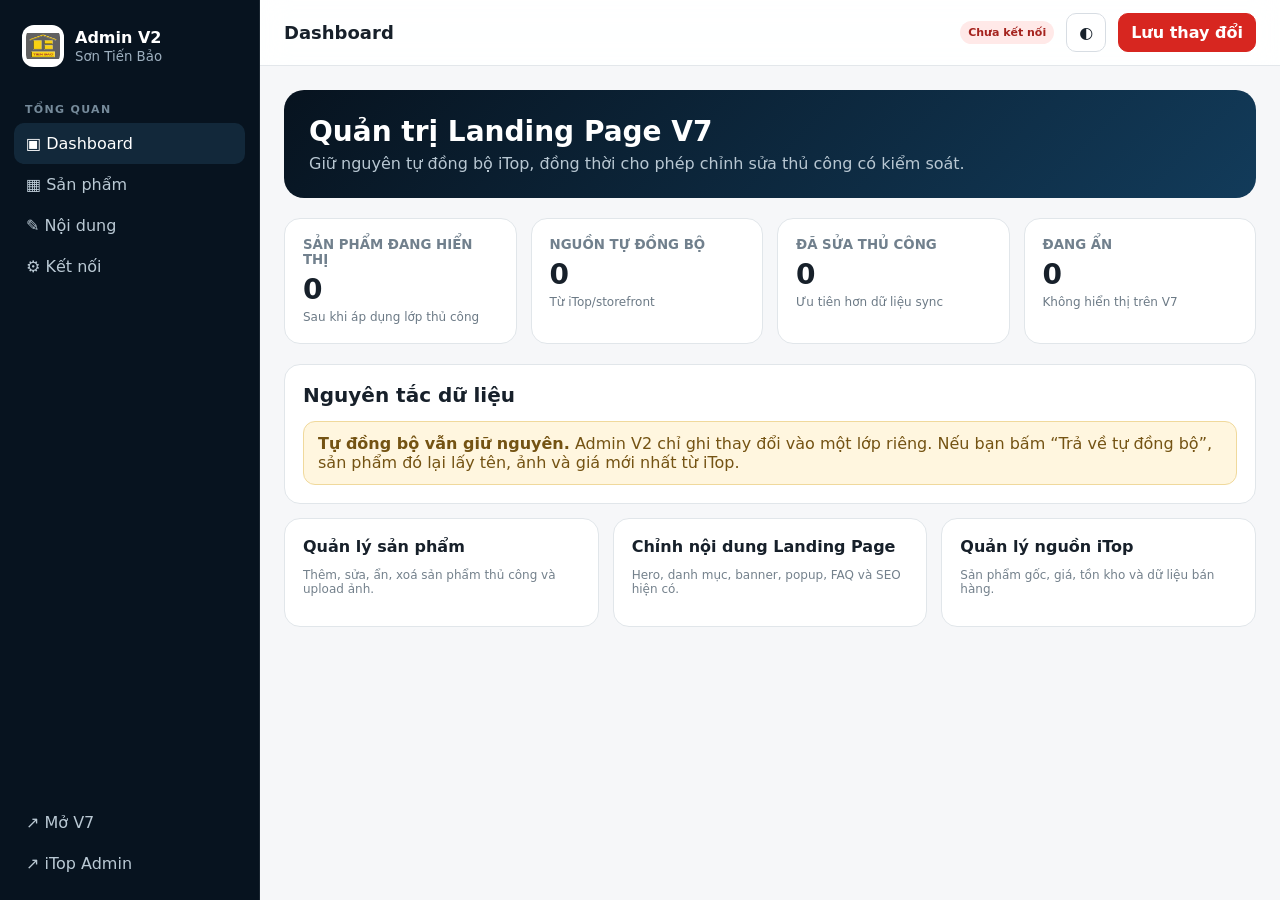
==== admin-v2.html @ 0f91a124 "Add Admin V2 dashboard shell and product manager UI" ====
<!doctype html>
<html lang="vi">
<head>
  <meta charset="utf-8">
  <meta name="viewport" content="width=device-width,initial-scale=1">
  <meta name="robots" content="noindex,nofollow">
  <meta http-equiv="Content-Security-Policy" content="default-src 'self'; connect-src https://api.github.com; img-src 'self' data: blob: https:; style-src 'self' 'unsafe-inline'; script-src 'self'; base-uri 'none'; form-action 'none'">
  <title>Admin V2 • Sơn Tiến Bảo</title>
  <link rel="stylesheet" href="admin-v2.css">
</head>
<body>
  <div class="shell">
    <aside class="sidebar">
      <div class="brand"><img src="assets/logo-tien-bao.png" alt="Sơn Tiến Bảo"><div><b>Admin V2</b><small>Sơn Tiến Bảo</small></div></div>
      <div class="nav-title">TỔNG QUAN</div>
      <nav class="nav">
        <button class="active" data-page="dashboard">▣ Dashboard</button>
        <button data-page="products">▦ Sản phẩm</button>
        <button data-page="content">✎ Nội dung</button>
        <button data-page="settings">⚙ Kết nối</button>
      </nav>
      <div class="side-bottom nav">
        <a href="./" target="_blank" rel="noopener">↗ Mở V7</a>
        <a href="https://sontienbao.com/admin" target="_blank" rel="noopener">↗ iTop Admin</a>
      </div>
    </aside>

    <main class="main">
      <header class="topbar">
        <h1 id="pageTitle">Dashboard</h1>
        <div class="spacer"></div>
        <span id="connBadge" class="tag hidden">Chưa kết nối</span>
        <button id="themeBtn" class="btn" title="Đổi giao diện">◐</button>
        <button id="saveBtn" class="btn primary">Lưu thay đổi</button>
      </header>

      <div class="content">
        <section id="page-dashboard" class="page active">
          <div class="hero"><h2>Quản trị Landing Page V7</h2><p>Giữ nguyên tự đồng bộ iTop, đồng thời cho phép chỉnh sửa thủ công có kiểm soát.</p></div>
          <div class="cards">
            <div class="card stat"><small>SẢN PHẨM ĐANG HIỂN THỊ</small><strong id="statTotal">0</strong><span>Sau khi áp dụng lớp thủ công</span></div>
            <div class="card stat"><small>NGUỒN TỰ ĐỒNG BỘ</small><strong id="statSynced">0</strong><span>Từ iTop/storefront</span></div>
            <div class="card stat"><small>ĐÃ SỬA THỦ CÔNG</small><strong id="statOverride">0</strong><span>Ưu tiên hơn dữ liệu sync</span></div>
            <div class="card stat"><small>ĐANG ẨN</small><strong id="statHidden">0</strong><span>Không hiển thị trên V7</span></div>
          </div>
          <div class="card">
            <div class="section-head"><h2>Nguyên tắc dữ liệu</h2></div>
            <div class="notice"><b>Tự đồng bộ vẫn giữ nguyên.</b> Admin V2 chỉ ghi thay đổi vào một lớp riêng. Nếu bạn bấm “Trả về tự đồng bộ”, sản phẩm đó lại lấy tên, ảnh và giá mới nhất từ iTop.</div>
          </div>
          <div class="cms-links" style="margin-top:14px">
            <a class="cms-link" href="#products" data-go="products"><div class="card"><b>Quản lý sản phẩm</b><p class="muted">Thêm, sửa, ẩn, xoá sản phẩm thủ công và upload ảnh.</p></div></a>
            <a class="cms-link" href="admin.html"><div class="card"><b>Chỉnh nội dung Landing Page</b><p class="muted">Hero, danh mục, banner, popup, FAQ và SEO hiện có.</p></div></a>
            <a class="cms-link" href="https://sontienbao.com/admin/product" target="_blank" rel="noopener"><div class="card"><b>Quản lý nguồn iTop</b><p class="muted">Sản phẩm gốc, giá, tồn kho và dữ liệu bán hàng.</p></div></a>
          </div>
        </section>

        <section id="page-products" class="page">
          <div class="section-head"><h2>Sản phẩm V7</h2><div class="spacer"></div><button id="addProductBtn" class="btn navy">+ Thêm sản phẩm</button></div>
          <div class="toolbar">
            <input id="productSearch" class="search" placeholder="Tìm theo tên, thương hiệu, danh mục...">
            <select id="sourceFilter"><option value="all">Tất cả nguồn</option><option value="sync">Tự đồng bộ</option><option value="override">Đã sửa thủ công</option><option value="manual">Thêm thủ công</option><option value="hidden">Đang ẩn</option></select>
          </div>
          <div class="table-wrap">
            <table>
              <thead><tr><th>Sản phẩm</th><th>Nguồn</th><th>Danh mục</th><th>Giá</th><th>Trạng thái</th><th>Thao tác</th></tr></thead>
              <tbody id="productRows"></tbody>
            </table>
            <div id="productEmpty" class="empty" style="display:none">Không có sản phẩm phù hợp.</div>
          </div>
        </section>

        <section id="page-content" class="page">
          <div class="hero"><h2>Nội dung Landing Page</h2><p>Admin nội dung hiện tại vẫn hoạt động ổn định và dùng cùng repository.</p></div>
          <div class="cms-links">
            <a class="cms-link" href="admin.html#site"><div class="card"><b>Thông tin chung & SEO</b><p class="muted">Hotline, email, địa chỉ, SEO title và description.</p></div></a>
            <a class="cms-link" href="admin.html#hero"><div class="card"><b>Hero</b><p class="muted">Headline, mô tả, CTA và ảnh Hero.</p></div></a>
            <a class="cms-link" href="admin.html#categories"><div class="card"><b>Danh mục</b><p class="muted">Tên, mô tả, liên kết và ảnh danh mục.</p></div></a>
            <a class="cms-link" href="admin.html#banner"><div class="card"><b>Banner</b><p class="muted">Banner CTA và hình ảnh.</p></div></a>
            <a class="cms-link" href="admin.html#popup"><div class="card"><b>Popup</b><p class="muted">Thông báo, ưu đãi và CTA.</p></div></a>
            <a class="cms-link" href="admin.html#faq"><div class="card"><b>FAQ</b><p class="muted">Thêm, sửa, ẩn và xóa câu hỏi thường gặp.</p></div></a>
          </div>
        </section>

        <section id="page-settings" class="page">
          <div class="card">
            <div class="section-head"><h2>Kết nối GitHub</h2></div>
            <p class="muted">Không dùng Supabase. Admin lưu nội dung và lớp chỉnh sửa sản phẩm trực tiếp trong repository V7.</p>
            <div class="connect-box"><input id="tokenInput" type="password" autocomplete="off" spellcheck="false" placeholder="github_pat_..."><button id="connectBtn" class="btn navy">Kết nối</button></div>
            <div class="notice" style="margin-top:12px">Token cần chỉ cấp quyền <b>Contents: Read and write</b> cho repo <b>phatnbt/sontienbao-v7</b>. Token chỉ giữ trong phiên trình duyệt.</div>
            <div style="display:flex;gap:8px;margin-top:12px;flex-wrap:wrap"><button id="disconnectBtn" class="btn">Ngắt kết nối</button><button id="reloadBtn" class="btn">Tải lại dữ liệu</button></div>
          </div>
        </section>
      </div>
    </main>
  </div>

  <div id="productModal" class="modal-backdrop">
    <div class="modal">
      <h3 id="modalTitle">Sửa sản phẩm</h3>
      <form id="productForm">
        <input type="hidden" id="editKey">
        <input type="hidden" id="editMode">
        <div class="grid">
          <div class="field"><label>Tên sản phẩm</label><input id="fName" required></div>
          <div class="field"><label>Thương hiệu</label><input id="fBrand"></div>
          <div class="field"><label>Danh mục</label><input id="fCategory"></div>
          <div class="field"><label>Badge</label><input id="fBadge"></div>
          <div class="field full"><label>Mô tả</label><textarea id="fDescription"></textarea></div>
          <div class="field"><label>Giá hiện tại</label><input id="fPrice" type="number" min="0"></div>
          <div class="field"><label>Giá cũ</label><input id="fOldPrice" type="number" min="0"></div>
          <div class="field"><label>Tiền tố giá</label><input id="fPricePrefix" placeholder="Ví dụ: Từ"></div>
          <div class="field"><label>Đơn vị</label><input id="fUnit" placeholder="Ví dụ: /thùng"></div>
          <div class="field full"><label>URL sản phẩm</label><input id="fUrl" type="url"></div>
          <div class="field full"><label>Ảnh sản phẩm</label><div class="preview-row"><img id="imagePreview" src="assets/logo-tien-bao.png" alt="Preview"><div><input id="fImage"><div style="margin-top:8px"><button id="uploadImageBtn" class="btn" type="button">Tải ảnh lên GitHub</button></div></div></div></div>
          <div class="field"><label class="check"><input id="fFeatured" type="checkbox"> Sản phẩm nổi bật</label></div>
          <div class="field"><label class="check"><input id="fEnabled" type="checkbox" checked> Hiển thị</label></div>
        </div>
        <div class="modal-actions"><button id="cancelModal" type="button" class="btn">Hủy</button><button type="submit" class="btn primary">Áp dụng</button></div>
      </form>
    </div>
  </div>
  <input id="filePicker" type="file" accept="image/png,image/jpeg,image/webp,image/gif" hidden>
  <div id="toast" class="toast"></div>

  <script src="default-data.js"></script>
  <script src="synced-products.js"></script>
  <script src="sync-products.js"></script>
  <script src="manual-products.js"></script>
  <script src="manual-product-overrides.js"></script>
  <script src="admin-v2.js"></script>
</body>
</html>
---- admin-v2.css ----
*{box-sizing:border-box}html{font-family:Inter,ui-sans-serif,system-ui,-apple-system,BlinkMacSystemFont,"Segoe UI",sans-serif;color-scheme:light}body{margin:0;background:#f6f7f9;color:#17202a}.dark{color-scheme:dark}body.dark{background:#0b1016;color:#e8edf2}button,input,select,textarea{font:inherit}.shell{display:grid;grid-template-columns:260px minmax(0,1fr);min-height:100vh}.sidebar{position:sticky;top:0;height:100vh;background:#07131f;color:white;padding:18px 14px;border-right:1px solid rgba(255,255,255,.08)}.brand{display:flex;align-items:center;gap:11px;padding:7px 8px 20px}.brand img{width:42px;height:42px;background:white;border-radius:12px;padding:4px;object-fit:contain}.brand b{display:block}.brand small{display:block;color:#9eb0bf;margin-top:2px}.nav-title{padding:16px 11px 7px;color:#758a9a;font-size:11px;font-weight:800;letter-spacing:.12em}.nav a,.nav button{display:flex;width:100%;align-items:center;gap:10px;border:0;background:transparent;color:#bac9d4;text-decoration:none;padding:11px 12px;border-radius:10px;text-align:left;cursor:pointer}.nav a:hover,.nav button:hover,.nav .active{background:#12283a;color:white}.side-bottom{position:absolute;left:14px;right:14px;bottom:16px}.main{min-width:0}.topbar{position:sticky;top:0;z-index:20;height:66px;display:flex;align-items:center;gap:12px;padding:0 24px;background:rgba(255,255,255,.9);border-bottom:1px solid #e3e7eb;backdrop-filter:blur(14px)}.dark .topbar{background:rgba(11,16,22,.9);border-color:#26313b}.topbar h1{font-size:18px;margin:0}.spacer{flex:1}.btn{border:1px solid #d7dde3;background:white;color:#17202a;border-radius:10px;padding:9px 12px;font-weight:700;cursor:pointer}.dark .btn{background:#111922;color:#e8edf2;border-color:#2c3945}.btn.primary{background:#d72620;border-color:#d72620;color:white}.btn.navy{background:#07131f;border-color:#07131f;color:white}.btn.danger{color:#b8201b;border-color:#efc3c1}.btn:disabled{opacity:.55;cursor:not-allowed}.content{padding:24px;max-width:1540px;margin:auto}.page{display:none}.page.active{display:block}.hero{background:linear-gradient(135deg,#07131f,#123b5a);color:white;border-radius:20px;padding:25px;margin-bottom:20px}.hero h2{margin:0 0 6px;font-size:28px}.hero p{margin:0;color:#b8c7d2}.cards{display:grid;grid-template-columns:repeat(4,minmax(0,1fr));gap:14px;margin-bottom:20px}.card{background:white;border:1px solid #e1e6ea;border-radius:16px;padding:18px}.dark .card{background:#111922;border-color:#25313c}.stat small{display:block;color:#71808d;font-weight:700}.stat strong{display:block;font-size:28px;margin-top:6px}.stat span{font-size:12px;color:#6c7a86}.section-head{display:flex;align-items:center;gap:10px;margin-bottom:14px}.section-head h2{margin:0;font-size:20px}.toolbar{display:flex;gap:10px;flex-wrap:wrap;margin-bottom:14px}.search{min-width:280px;flex:1;border:1px solid #d5dde3;border-radius:10px;padding:10px 12px;background:white;color:inherit}.dark .search,.dark select,.dark input,.dark textarea{background:#0d151d;border-color:#2a3743;color:#edf2f6}select,input,textarea{border:1px solid #d5dde3;border-radius:10px;padding:10px 12px;background:white;color:#17202a}.table-wrap{overflow:auto;background:white;border:1px solid #e1e6ea;border-radius:16px}.dark .table-wrap{background:#111922;border-color:#25313c}table{width:100%;border-collapse:collapse;min-width:980px}th,td{padding:12px 14px;border-bottom:1px solid #edf0f2;text-align:left;vertical-align:middle}.dark th,.dark td{border-color:#24303a}th{font-size:12px;color:#71808d;text-transform:uppercase;letter-spacing:.04em;background:#fafbfc}.dark th{background:#0e161e}td img{width:54px;height:54px;border-radius:10px;object-fit:cover;background:#eef1f4}.product-name{font-weight:800}.muted{color:#74818c;font-size:12px}.tag{display:inline-flex;align-items:center;border-radius:999px;padding:5px 8px;font-size:11px;font-weight:800;background:#edf3f7;color:#385167}.tag.sync{background:#e9f5ff;color:#1769aa}.tag.manual{background:#fff1dc;color:#9b5a00}.tag.hidden{background:#ffe9e8;color:#a5231e}.actions{display:flex;gap:6px;flex-wrap:wrap}.mini{border:1px solid #d6dde2;background:transparent;color:inherit;border-radius:8px;padding:6px 8px;font-size:12px;cursor:pointer}.modal-backdrop{position:fixed;inset:0;z-index:80;background:rgba(4,10,15,.58);display:none;align-items:center;justify-content:center;padding:18px}.modal-backdrop.show{display:flex}.modal{width:min(820px,100%);max-height:92vh;overflow:auto;background:white;border-radius:18px;padding:20px;box-shadow:0 24px 70px rgba(0,0,0,.25)}.dark .modal{background:#111922}.modal h3{margin:0 0 16px}.grid{display:grid;grid-template-columns:repeat(2,minmax(0,1fr));gap:12px}.field{display:flex;flex-direction:column;gap:6px}.field.full{grid-column:1/-1}.field label{font-size:12px;font-weight:800;color:#61717e}.field textarea{min-height:90px;resize:vertical}.check{display:flex;align-items:center;gap:8px;padding:9px 0}.check input{width:18px;height:18px}.modal-actions{display:flex;justify-content:flex-end;gap:8px;margin-top:18px}.preview-row{display:grid;grid-template-columns:120px 1fr;gap:12px;align-items:center}.preview-row img{width:120px;height:92px;border-radius:12px;object-fit:cover;background:#eef1f4}.notice{padding:12px 14px;border-radius:12px;background:#fff6df;border:1px solid #f0d99c;color:#745313}.dark .notice{background:#2a2110;border-color:#5b471b;color:#f0d492}.connect-box{display:grid;grid-template-columns:1fr auto;gap:10px}.toast{position:fixed;right:18px;bottom:18px;z-index:120;max-width:420px;background:#101820;color:white;border-radius:12px;padding:12px 14px;box-shadow:0 15px 45px rgba(0,0,0,.28);display:none}.toast.show{display:block}.toast.ok{background:#0d7252}.toast.err{background:#a4221d}.empty{text-align:center;padding:38px;color:#75828d}.cms-links{display:grid;grid-template-columns:repeat(3,minmax(0,1fr));gap:14px}.cms-link{text-decoration:none;color:inherit}.cms-link .card{height:100%;transition:.18s transform,.18s box-shadow}.cms-link:hover .card{transform:translateY(-2px);box-shadow:0 10px 28px rgba(20,38,52,.08)}@media(max-width:1050px){.cards{grid-template-columns:repeat(2,1fr)}.cms-links{grid-template-columns:1fr 1fr}}@media(max-width:760px){.shell{grid-template-columns:1fr}.sidebar{position:static;height:auto}.side-bottom{position:static;margin-top:15px}.nav{display:flex;overflow:auto}.nav-title{display:none}.nav a,.nav button{white-space:nowrap;width:auto}.topbar{padding:0 14px}.content{padding:14px}.cards{grid-template-columns:1fr 1fr}.grid{grid-template-columns:1fr}.field.full{grid-column:auto}.cms-links{grid-template-columns:1fr}.connect-box{grid-template-columns:1fr}.hide-mobile{display:none}}
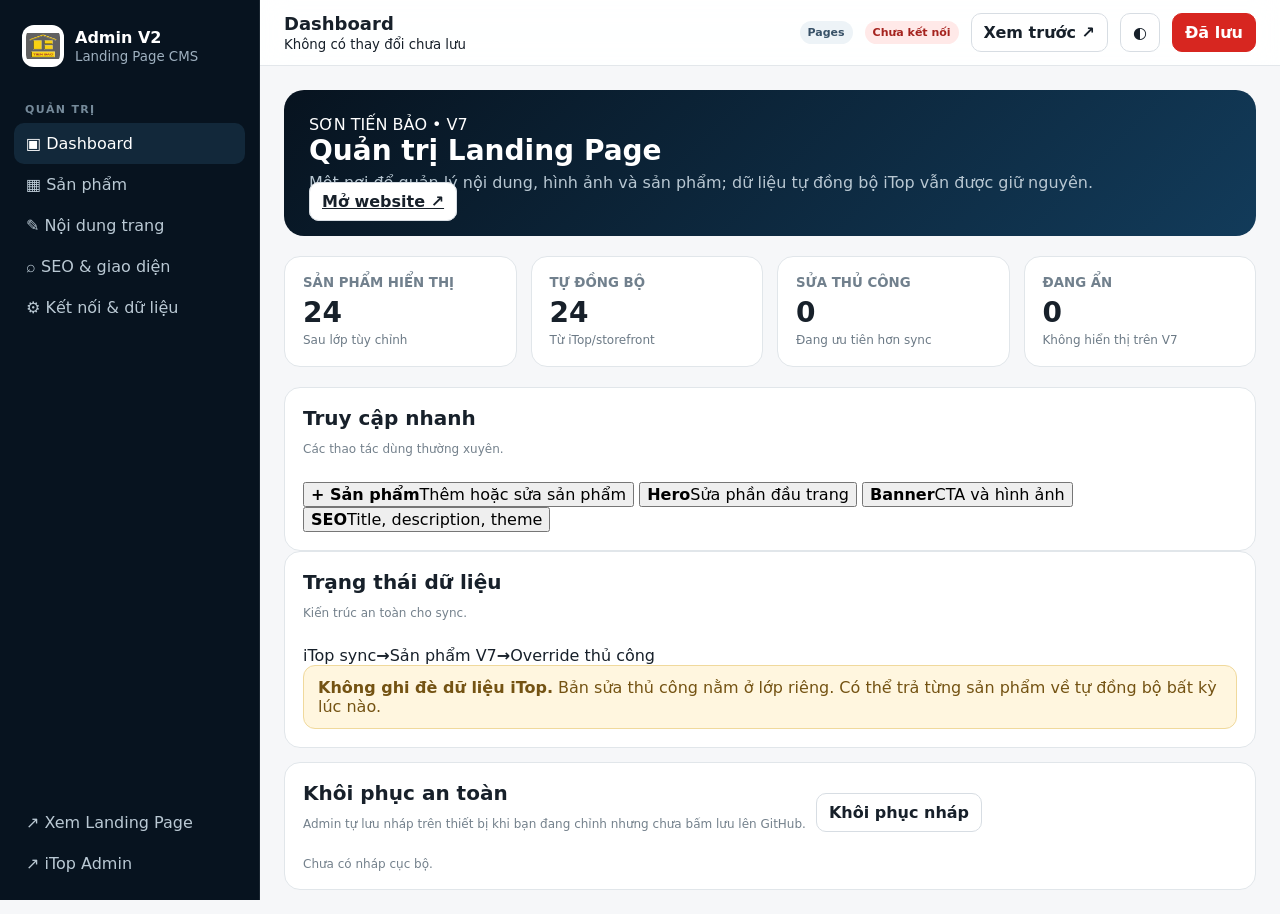
==== commit 0e2c753d: "Merge full V7 content CMS into Admin V2" ====
--- a/admin-v2.html
+++ b/admin-v2.html
@@ -9,124 +9,196 @@
   <link rel="stylesheet" href="admin-v2.css">
 </head>
 <body>
-  <div class="shell">
-    <aside class="sidebar">
-      <div class="brand"><img src="assets/logo-tien-bao.png" alt="Sơn Tiến Bảo"><div><b>Admin V2</b><small>Sơn Tiến Bảo</small></div></div>
-      <div class="nav-title">TỔNG QUAN</div>
-      <nav class="nav">
-        <button class="active" data-page="dashboard">▣ Dashboard</button>
-        <button data-page="products">▦ Sản phẩm</button>
-        <button data-page="content">✎ Nội dung</button>
-        <button data-page="settings">⚙ Kết nối</button>
-      </nav>
-      <div class="side-bottom nav">
-        <a href="./" target="_blank" rel="noopener">↗ Mở V7</a>
-        <a href="https://sontienbao.com/admin" target="_blank" rel="noopener">↗ iTop Admin</a>
-      </div>
-    </aside>
-
-    <main class="main">
-      <header class="topbar">
-        <h1 id="pageTitle">Dashboard</h1>
-        <div class="spacer"></div>
-        <span id="connBadge" class="tag hidden">Chưa kết nối</span>
-        <button id="themeBtn" class="btn" title="Đổi giao diện">◐</button>
-        <button id="saveBtn" class="btn primary">Lưu thay đổi</button>
-      </header>
-
-      <div class="content">
-        <section id="page-dashboard" class="page active">
-          <div class="hero"><h2>Quản trị Landing Page V7</h2><p>Giữ nguyên tự đồng bộ iTop, đồng thời cho phép chỉnh sửa thủ công có kiểm soát.</p></div>
-          <div class="cards">
-            <div class="card stat"><small>SẢN PHẨM ĐANG HIỂN THỊ</small><strong id="statTotal">0</strong><span>Sau khi áp dụng lớp thủ công</span></div>
-            <div class="card stat"><small>NGUỒN TỰ ĐỒNG BỘ</small><strong id="statSynced">0</strong><span>Từ iTop/storefront</span></div>
-            <div class="card stat"><small>ĐÃ SỬA THỦ CÔNG</small><strong id="statOverride">0</strong><span>Ưu tiên hơn dữ liệu sync</span></div>
-            <div class="card stat"><small>ĐANG ẨN</small><strong id="statHidden">0</strong><span>Không hiển thị trên V7</span></div>
+<div class="shell">
+  <aside class="sidebar">
+    <div class="brand"><img src="assets/logo-tien-bao.png" alt="Sơn Tiến Bảo"><div><b>Admin V2</b><small>Landing Page CMS</small></div></div>
+    <div class="nav-title">QUẢN TRỊ</div>
+    <nav class="nav">
+      <button class="active" data-page="dashboard">▣ Dashboard</button>
+      <button data-page="products">▦ Sản phẩm</button>
+      <button data-page="content">✎ Nội dung trang</button>
+      <button data-page="seo">⌕ SEO & giao diện</button>
+      <button data-page="settings">⚙ Kết nối & dữ liệu</button>
+    </nav>
+    <div class="side-bottom nav">
+      <a href="./" target="_blank" rel="noopener">↗ Xem Landing Page</a>
+      <a href="https://sontienbao.com/admin" target="_blank" rel="noopener">↗ iTop Admin</a>
+    </div>
+  </aside>
+
+  <main class="main">
+    <header class="topbar">
+      <div><h1 id="pageTitle">Dashboard</h1><small id="saveState" class="top-sub">Không có thay đổi chưa lưu</small></div>
+      <div class="spacer"></div>
+      <span id="deployBadge" class="tag">Pages</span>
+      <span id="connBadge" class="tag hidden">Chưa kết nối</span>
+      <button id="previewBtn" class="btn hide-mobile">Xem trước ↗</button>
+      <button id="themeBtn" class="btn" title="Dark / Light">◐</button>
+      <button id="saveBtn" class="btn primary">Đã lưu</button>
+    </header>
+
+    <div class="content">
+      <section id="page-dashboard" class="page active">
+        <div class="hero"><div><span class="eyebrow">SƠN TIẾN BẢO • V7</span><h2>Quản trị Landing Page</h2><p>Một nơi để quản lý nội dung, hình ảnh và sản phẩm; dữ liệu tự đồng bộ iTop vẫn được giữ nguyên.</p></div><a class="btn hero-btn" href="./" target="_blank" rel="noopener">Mở website ↗</a></div>
+        <div class="cards">
+          <div class="card stat"><small>SẢN PHẨM HIỂN THỊ</small><strong id="statTotal">0</strong><span>Sau lớp tùy chỉnh</span></div>
+          <div class="card stat"><small>TỰ ĐỒNG BỘ</small><strong id="statSynced">0</strong><span>Từ iTop/storefront</span></div>
+          <div class="card stat"><small>SỬA THỦ CÔNG</small><strong id="statOverride">0</strong><span>Đang ưu tiên hơn sync</span></div>
+          <div class="card stat"><small>ĐANG ẨN</small><strong id="statHidden">0</strong><span>Không hiển thị trên V7</span></div>
+        </div>
+        <div class="dashboard-grid">
+          <div class="card">
+            <div class="section-head"><div><h2>Truy cập nhanh</h2><p class="muted">Các thao tác dùng thường xuyên.</p></div></div>
+            <div class="quick-grid">
+              <button class="quick" data-go="products"><b>+ Sản phẩm</b><span>Thêm hoặc sửa sản phẩm</span></button>
+              <button class="quick" data-go="content" data-focus="heroEditor"><b>Hero</b><span>Sửa phần đầu trang</span></button>
+              <button class="quick" data-go="content" data-focus="bannerEditor"><b>Banner</b><span>CTA và hình ảnh</span></button>
+              <button class="quick" data-go="seo"><b>SEO</b><span>Title, description, theme</span></button>
+            </div>
           </div>
           <div class="card">
-            <div class="section-head"><h2>Nguyên tắc dữ liệu</h2></div>
-            <div class="notice"><b>Tự đồng bộ vẫn giữ nguyên.</b> Admin V2 chỉ ghi thay đổi vào một lớp riêng. Nếu bạn bấm “Trả về tự đồng bộ”, sản phẩm đó lại lấy tên, ảnh và giá mới nhất từ iTop.</div>
+            <div class="section-head"><div><h2>Trạng thái dữ liệu</h2><p class="muted">Kiến trúc an toàn cho sync.</p></div></div>
+            <div class="flow"><span>iTop sync</span><b>→</b><span>Sản phẩm V7</span><b>→</b><span>Override thủ công</span></div>
+            <div class="notice"><b>Không ghi đè dữ liệu iTop.</b> Bản sửa thủ công nằm ở lớp riêng. Có thể trả từng sản phẩm về tự đồng bộ bất kỳ lúc nào.</div>
           </div>
-          <div class="cms-links" style="margin-top:14px">
-            <a class="cms-link" href="#products" data-go="products"><div class="card"><b>Quản lý sản phẩm</b><p class="muted">Thêm, sửa, ẩn, xoá sản phẩm thủ công và upload ảnh.</p></div></a>
-            <a class="cms-link" href="admin.html"><div class="card"><b>Chỉnh nội dung Landing Page</b><p class="muted">Hero, danh mục, banner, popup, FAQ và SEO hiện có.</p></div></a>
-            <a class="cms-link" href="https://sontienbao.com/admin/product" target="_blank" rel="noopener"><div class="card"><b>Quản lý nguồn iTop</b><p class="muted">Sản phẩm gốc, giá, tồn kho và dữ liệu bán hàng.</p></div></a>
-          </div>
-        </section>
-
-        <section id="page-products" class="page">
-          <div class="section-head"><h2>Sản phẩm V7</h2><div class="spacer"></div><button id="addProductBtn" class="btn navy">+ Thêm sản phẩm</button></div>
-          <div class="toolbar">
-            <input id="productSearch" class="search" placeholder="Tìm theo tên, thương hiệu, danh mục...">
-            <select id="sourceFilter"><option value="all">Tất cả nguồn</option><option value="sync">Tự đồng bộ</option><option value="override">Đã sửa thủ công</option><option value="manual">Thêm thủ công</option><option value="hidden">Đang ẩn</option></select>
-          </div>
-          <div class="table-wrap">
-            <table>
-              <thead><tr><th>Sản phẩm</th><th>Nguồn</th><th>Danh mục</th><th>Giá</th><th>Trạng thái</th><th>Thao tác</th></tr></thead>
-              <tbody id="productRows"></tbody>
-            </table>
-            <div id="productEmpty" class="empty" style="display:none">Không có sản phẩm phù hợp.</div>
-          </div>
-        </section>
-
-        <section id="page-content" class="page">
-          <div class="hero"><h2>Nội dung Landing Page</h2><p>Admin nội dung hiện tại vẫn hoạt động ổn định và dùng cùng repository.</p></div>
-          <div class="cms-links">
-            <a class="cms-link" href="admin.html#site"><div class="card"><b>Thông tin chung & SEO</b><p class="muted">Hotline, email, địa chỉ, SEO title và description.</p></div></a>
-            <a class="cms-link" href="admin.html#hero"><div class="card"><b>Hero</b><p class="muted">Headline, mô tả, CTA và ảnh Hero.</p></div></a>
-            <a class="cms-link" href="admin.html#categories"><div class="card"><b>Danh mục</b><p class="muted">Tên, mô tả, liên kết và ảnh danh mục.</p></div></a>
-            <a class="cms-link" href="admin.html#banner"><div class="card"><b>Banner</b><p class="muted">Banner CTA và hình ảnh.</p></div></a>
-            <a class="cms-link" href="admin.html#popup"><div class="card"><b>Popup</b><p class="muted">Thông báo, ưu đãi và CTA.</p></div></a>
-            <a class="cms-link" href="admin.html#faq"><div class="card"><b>FAQ</b><p class="muted">Thêm, sửa, ẩn và xóa câu hỏi thường gặp.</p></div></a>
-          </div>
-        </section>
-
-        <section id="page-settings" class="page">
-          <div class="card">
-            <div class="section-head"><h2>Kết nối GitHub</h2></div>
-            <p class="muted">Không dùng Supabase. Admin lưu nội dung và lớp chỉnh sửa sản phẩm trực tiếp trong repository V7.</p>
+        </div>
+        <div class="card" style="margin-top:14px">
+          <div class="section-head"><div><h2>Khôi phục an toàn</h2><p class="muted">Admin tự lưu nháp trên thiết bị khi bạn đang chỉnh nhưng chưa bấm lưu lên GitHub.</p></div><button id="restoreDraftBtn" class="btn">Khôi phục nháp</button></div>
+          <div id="draftInfo" class="muted">Chưa có nháp cục bộ.</div>
+        </div>
+      </section>
+
+      <section id="page-products" class="page">
+        <div class="section-head"><div><h2>Sản phẩm V7</h2><p class="muted">Tự sync + chỉnh sửa thủ công có thể hoàn tác.</p></div><div class="spacer"></div><button id="addProductBtn" class="btn navy">+ Thêm sản phẩm</button></div>
+        <div class="toolbar">
+          <input id="productSearch" class="search" placeholder="Tìm tên, thương hiệu, danh mục, URL...">
+          <select id="sourceFilter"><option value="all">Tất cả nguồn</option><option value="sync">Tự đồng bộ</option><option value="override">Đã sửa thủ công</option><option value="manual">Thêm thủ công</option><option value="hidden">Đang ẩn</option></select>
+        </div>
+        <div class="table-wrap"><table><thead><tr><th>Sản phẩm</th><th>Nguồn</th><th>Danh mục</th><th>Giá</th><th>Trạng thái</th><th>Thao tác</th></tr></thead><tbody id="productRows"></tbody></table><div id="productEmpty" class="empty" style="display:none">Không có sản phẩm phù hợp.</div></div>
+      </section>
+
+      <section id="page-content" class="page">
+        <div class="hero compact"><div><span class="eyebrow">CONTENT EDITOR</span><h2>Nội dung Landing Page</h2><p>Sửa trực tiếp các section đang hiển thị trên V7.</p></div></div>
+
+        <div class="editor-grid">
+          <section class="card editor-card" id="generalEditor">
+            <div class="section-head"><div><h2>Thông tin chung</h2><p class="muted">Thông tin liên hệ và thanh thông báo.</p></div></div>
+            <div class="grid">
+              <div class="field full"><label>Thanh thông báo trên cùng</label><input data-content="site.topbar"></div>
+              <div class="field"><label>Hotline hiển thị</label><input data-content="site.hotlineDisplay"></div>
+              <div class="field"><label>Hotline gọi</label><input data-content="site.hotline"></div>
+              <div class="field"><label>Email</label><input data-content="site.email" type="email"></div>
+              <div class="field"><label>Địa chỉ</label><input data-content="site.address"></div>
+            </div>
+          </section>
+
+          <section class="card editor-card" id="heroEditor">
+            <div class="section-head"><div><h2>Hero đầu trang</h2><p class="muted">Tiêu đề, CTA và ảnh chính.</p></div><button class="btn mini-btn" data-reset-section="hero">Hoàn tác section</button></div>
+            <div class="grid">
+              <div class="field full"><label>Eyebrow</label><input data-content="hero.eyebrow"></div>
+              <div class="field"><label>Tiêu đề</label><input data-content="hero.title"></div>
+              <div class="field"><label>Dòng nhấn</label><input data-content="hero.titleAccent"></div>
+              <div class="field full"><label>Mô tả</label><textarea data-content="hero.lead"></textarea></div>
+              <div class="field"><label>Nút chính</label><input data-content="hero.primaryCta"></div>
+              <div class="field"><label>Nút phụ</label><input data-content="hero.secondaryCta"></div>
+              <div class="field"><label>Nút bảng màu</label><input data-content="hero.tertiaryCta"></div>
+              <div class="field"><label>Ghi chú nhỏ</label><input data-content="hero.microcopy"></div>
+              <div class="field full"><label>Ảnh Hero</label><div class="preview-row"><img data-preview-content="hero.image" alt="Hero"><div><input data-content="hero.image"><div class="inline-actions"><button type="button" class="btn" data-upload-content="hero.image">Tải ảnh lên</button><button type="button" class="btn" data-clear-content="hero.image">Xóa ảnh</button></div></div></div></div>
+            </div>
+          </section>
+
+          <section class="card editor-card full-span" id="categoriesEditor">
+            <div class="section-head"><div><h2>Danh mục</h2><p class="muted">Bật/tắt, sửa và sắp xếp danh mục.</p></div><button id="addCategoryBtn" class="btn">+ Thêm danh mục</button></div>
+            <div id="categoryEditorList" class="stack"></div>
+          </section>
+
+          <section class="card editor-card" id="bannerEditor">
+            <div class="section-head"><div><h2>Banner CTA</h2><p class="muted">Banner điều hướng nổi bật.</p></div></div>
+            <div class="grid">
+              <label class="check full"><input type="checkbox" data-content="banners.0.enabled"> Hiển thị banner</label>
+              <div class="field"><label>Tiêu đề</label><input data-content="banners.0.title"></div>
+              <div class="field"><label>Nhãn nút</label><input data-content="banners.0.ctaLabel"></div>
+              <div class="field full"><label>Mô tả</label><textarea data-content="banners.0.subtitle"></textarea></div>
+              <div class="field full"><label>URL nút</label><input data-content="banners.0.ctaUrl"></div>
+              <div class="field full"><label>Ảnh</label><div class="preview-row"><img data-preview-content="banners.0.image" alt="Banner"><div><input data-content="banners.0.image"><div class="inline-actions"><button type="button" class="btn" data-upload-content="banners.0.image">Tải ảnh lên</button></div></div></div></div>
+            </div>
+          </section>
+
+          <section class="card editor-card" id="popupEditor">
+            <div class="section-head"><div><h2>Popup / ưu đãi</h2><p class="muted">Thông báo theo phiên truy cập.</p></div></div>
+            <div class="grid">
+              <label class="check full"><input type="checkbox" data-content="popups.0.enabled"> Bật popup</label>
+              <div class="field"><label>Eyebrow</label><input data-content="popups.0.eyebrow"></div>
+              <div class="field"><label>Tiêu đề</label><input data-content="popups.0.title"></div>
+              <div class="field full"><label>Nội dung</label><textarea data-content="popups.0.body"></textarea></div>
+              <div class="field full"><label>Dòng nhấn</label><input data-content="popups.0.highlight"></div>
+              <div class="field"><label>Nút chính</label><input data-content="popups.0.ctaLabel"></div>
+              <div class="field"><label>URL</label><input data-content="popups.0.ctaUrl"></div>
+              <div class="field"><label>Nút đóng</label><input data-content="popups.0.secondaryLabel"></div>
+              <div class="field"><label>Delay (ms)</label><input type="number" min="0" data-content="popups.0.delay"></div>
+              <div class="field full"><label>Ảnh</label><div class="preview-row"><img data-preview-content="popups.0.image" alt="Popup"><div><input data-content="popups.0.image"><div class="inline-actions"><button type="button" class="btn" data-upload-content="popups.0.image">Tải ảnh lên</button></div></div></div></div>
+            </div>
+          </section>
+
+          <section class="card editor-card full-span" id="faqEditor">
+            <div class="section-head"><div><h2>FAQ</h2><p class="muted">Thêm, sửa, nhân bản, ẩn và xóa.</p></div><button id="addFaqBtn" class="btn">+ Thêm FAQ</button></div>
+            <div id="faqEditorList" class="stack"></div>
+          </section>
+        </div>
+      </section>
+
+      <section id="page-seo" class="page">
+        <div class="hero compact"><div><span class="eyebrow">SETTINGS</span><h2>SEO & giao diện</h2><p>Thiết lập metadata và phong cách hiển thị V7.</p></div></div>
+        <div class="editor-grid">
+          <section class="card editor-card">
+            <div class="section-head"><div><h2>SEO trang chủ</h2><p class="muted">Google title và description.</p></div></div>
+            <div class="grid one">
+              <div class="field"><label>Meta title <span id="seoTitleCount" class="counter"></span></label><input data-content="seo.title" maxlength="90"></div>
+              <div class="field"><label>Meta description <span id="seoDescCount" class="counter"></span></label><textarea data-content="seo.description" maxlength="220"></textarea></div>
+            </div>
+            <div class="search-preview"><small>Google Preview</small><b id="googleTitle"></b><span>https://sontienbao.com/</span><p id="googleDescription"></p></div>
+          </section>
+          <section class="card editor-card">
+            <div class="section-head"><div><h2>Giao diện</h2><p class="muted">Preset phong cách toàn trang.</p></div></div>
+            <div class="field"><label>Template</label><select data-content="theme.template"><option value="premium-navy">Premium Navy</option><option value="light-boutique">Light Boutique</option><option value="graphite-glass">Graphite Glass</option><option value="sandstone-studio">Sandstone Studio</option><option value="neo-commerce">Neo Commerce</option></select></div>
+            <div class="notice" style="margin-top:12px">V7 vẫn đang để <b>noindex</b> trong giai đoạn preview. Không bật index cho đến khi chính thức chuyển website.</div>
+          </section>
+        </div>
+      </section>
+
+      <section id="page-settings" class="page">
+        <div class="editor-grid">
+          <section class="card editor-card">
+            <div class="section-head"><div><h2>Kết nối GitHub</h2><p class="muted">Dùng GitHub làm kho lưu CMS, không cần Supabase.</p></div></div>
             <div class="connect-box"><input id="tokenInput" type="password" autocomplete="off" spellcheck="false" placeholder="github_pat_..."><button id="connectBtn" class="btn navy">Kết nối</button></div>
-            <div class="notice" style="margin-top:12px">Token cần chỉ cấp quyền <b>Contents: Read and write</b> cho repo <b>phatnbt/sontienbao-v7</b>. Token chỉ giữ trong phiên trình duyệt.</div>
-            <div style="display:flex;gap:8px;margin-top:12px;flex-wrap:wrap"><button id="disconnectBtn" class="btn">Ngắt kết nối</button><button id="reloadBtn" class="btn">Tải lại dữ liệu</button></div>
-          </div>
-        </section>
-      </div>
-    </main>
-  </div>
-
-  <div id="productModal" class="modal-backdrop">
-    <div class="modal">
-      <h3 id="modalTitle">Sửa sản phẩm</h3>
-      <form id="productForm">
-        <input type="hidden" id="editKey">
-        <input type="hidden" id="editMode">
-        <div class="grid">
-          <div class="field"><label>Tên sản phẩm</label><input id="fName" required></div>
-          <div class="field"><label>Thương hiệu</label><input id="fBrand"></div>
-          <div class="field"><label>Danh mục</label><input id="fCategory"></div>
-          <div class="field"><label>Badge</label><input id="fBadge"></div>
-          <div class="field full"><label>Mô tả</label><textarea id="fDescription"></textarea></div>
-          <div class="field"><label>Giá hiện tại</label><input id="fPrice" type="number" min="0"></div>
-          <div class="field"><label>Giá cũ</label><input id="fOldPrice" type="number" min="0"></div>
-          <div class="field"><label>Tiền tố giá</label><input id="fPricePrefix" placeholder="Ví dụ: Từ"></div>
-          <div class="field"><label>Đơn vị</label><input id="fUnit" placeholder="Ví dụ: /thùng"></div>
-          <div class="field full"><label>URL sản phẩm</label><input id="fUrl" type="url"></div>
-          <div class="field full"><label>Ảnh sản phẩm</label><div class="preview-row"><img id="imagePreview" src="assets/logo-tien-bao.png" alt="Preview"><div><input id="fImage"><div style="margin-top:8px"><button id="uploadImageBtn" class="btn" type="button">Tải ảnh lên GitHub</button></div></div></div></div>
-          <div class="field"><label class="check"><input id="fFeatured" type="checkbox"> Sản phẩm nổi bật</label></div>
-          <div class="field"><label class="check"><input id="fEnabled" type="checkbox" checked> Hiển thị</label></div>
-        </div>
-        <div class="modal-actions"><button id="cancelModal" type="button" class="btn">Hủy</button><button type="submit" class="btn primary">Áp dụng</button></div>
-      </form>
+            <div class="notice" style="margin-top:12px">Token chỉ cần <b>Contents: Read and write</b> trên repo <b>phatnbt/sontienbao-v7</b>. Token chỉ lưu trong session của trình duyệt.</div>
+            <div class="inline-actions"><button id="disconnectBtn" class="btn">Ngắt kết nối</button><button id="reloadBtn" class="btn">Tải lại từ GitHub</button></div>
+          </section>
+          <section class="card editor-card">
+            <div class="section-head"><div><h2>Sao lưu & khôi phục</h2><p class="muted">Xuất dữ liệu CMS + lớp sản phẩm thủ công.</p></div></div>
+            <div class="inline-actions"><button id="exportBtn" class="btn">Tải bản sao JSON</button><button id="clearDraftBtn" class="btn danger">Xóa nháp thiết bị</button></div>
+            <div id="lastUpdatedInfo" class="muted" style="margin-top:14px"></div>
+          </section>
+          <section class="card editor-card full-span">
+            <div class="section-head"><div><h2>Quản lý sản phẩm nguồn</h2><p class="muted">Giá, tồn kho, biến thể và đơn hàng vẫn do iTop quản lý.</p></div></div>
+            <div class="inline-actions"><a class="btn navy link-btn" href="https://sontienbao.com/admin/product" target="_blank" rel="noopener">Mở sản phẩm iTop ↗</a><a class="btn link-btn" href="https://sontienbao.com/admin" target="_blank" rel="noopener">Mở iTop Admin ↗</a></div>
+          </section>
+        </div>
+      </section>
     </div>
-  </div>
-  <input id="filePicker" type="file" accept="image/png,image/jpeg,image/webp,image/gif" hidden>
-  <div id="toast" class="toast"></div>
-
-  <script src="default-data.js"></script>
-  <script src="synced-products.js"></script>
-  <script src="sync-products.js"></script>
-  <script src="manual-products.js"></script>
-  <script src="manual-product-overrides.js"></script>
-  <script src="admin-v2.js"></script>
+  </main>
+</div>
+
+<div id="productModal" class="modal-backdrop"><div class="modal"><div class="section-head"><h3 id="modalTitle">Sửa sản phẩm</h3><div class="spacer"></div><button id="closeModalX" class="icon-btn" type="button">×</button></div><form id="productForm"><input type="hidden" id="editKey"><input type="hidden" id="editMode"><div class="grid"><div class="field"><label>Tên sản phẩm</label><input id="fName" required></div><div class="field"><label>Thương hiệu</label><input id="fBrand"></div><div class="field"><label>Danh mục</label><input id="fCategory"></div><div class="field"><label>Badge</label><input id="fBadge"></div><div class="field full"><label>Mô tả</label><textarea id="fDescription"></textarea></div><div class="field"><label>Giá hiện tại</label><input id="fPrice" type="number" min="0"></div><div class="field"><label>Giá cũ</label><input id="fOldPrice" type="number" min="0"></div><div class="field"><label>Tiền tố giá</label><input id="fPricePrefix" placeholder="Ví dụ: Từ"></div><div class="field"><label>Đơn vị</label><input id="fUnit" placeholder="Ví dụ: /thùng"></div><div class="field full"><label>URL sản phẩm</label><input id="fUrl" type="url"></div><div class="field full"><label>Ảnh sản phẩm</label><div class="preview-row"><img id="imagePreview" src="assets/logo-tien-bao.png" alt="Preview"><div><input id="fImage"><div class="inline-actions"><button id="uploadImageBtn" class="btn" type="button">Tải ảnh lên</button><button id="clearProductImage" class="btn" type="button">Xóa ảnh</button></div></div></div></div><label class="check"><input id="fFeatured" type="checkbox"> Sản phẩm nổi bật</label><label class="check"><input id="fEnabled" type="checkbox" checked> Hiển thị</label></div><div class="modal-actions"><button id="cancelModal" type="button" class="btn">Hủy</button><button type="submit" class="btn primary">Áp dụng</button></div></form></div></div>
+<input id="filePicker" type="file" accept="image/png,image/jpeg,image/webp,image/gif" hidden>
+<div id="toast" class="toast"></div>
+
+<script src="default-data.js"></script>
+<script src="v7-content.js"></script>
+<script src="synced-products.js"></script>
+<script src="sync-products.js"></script>
+<script src="manual-products.js"></script>
+<script src="manual-product-overrides.js"></script>
+<script src="admin-v2.js"></script>
 </body>
 </html>
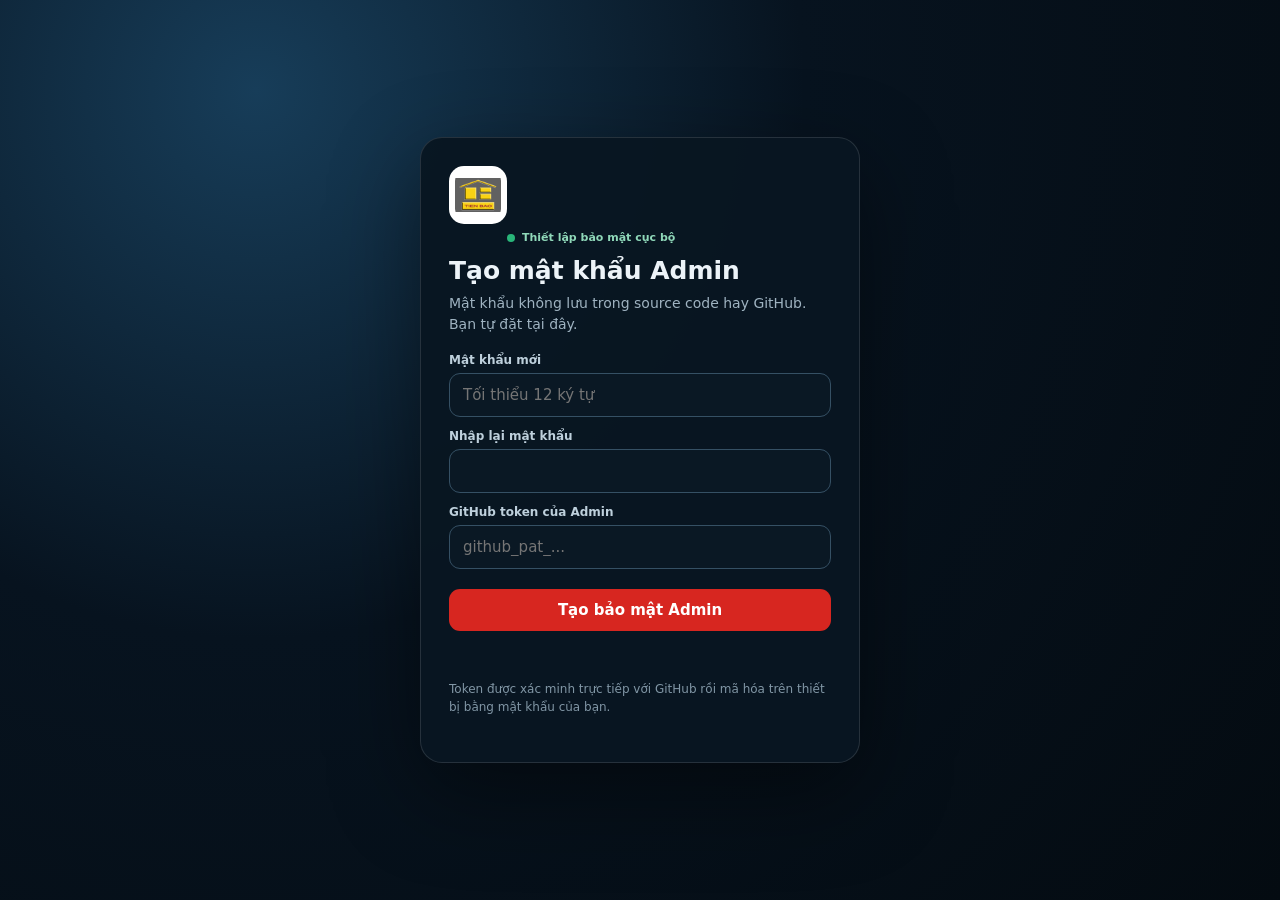
==== commit b3a1c2fe: "Redirect Admin V2 to canonical admin.html" ====
--- a/admin-v2.html
+++ b/admin-v2.html
@@ -4,201 +4,15 @@
   <meta charset="utf-8">
   <meta name="viewport" content="width=device-width,initial-scale=1">
   <meta name="robots" content="noindex,nofollow">
-  <meta http-equiv="Content-Security-Policy" content="default-src 'self'; connect-src https://api.github.com; img-src 'self' data: blob: https:; style-src 'self' 'unsafe-inline'; script-src 'self'; base-uri 'none'; form-action 'none'">
-  <title>Admin V2 • Sơn Tiến Bảo</title>
-  <link rel="stylesheet" href="admin-v2.css">
+  <meta http-equiv="refresh" content="0;url=admin.html">
+  <title>Đang chuyển đến Admin Center…</title>
 </head>
-<body>
-<div class="shell">
-  <aside class="sidebar">
-    <div class="brand"><img src="assets/logo-tien-bao.png" alt="Sơn Tiến Bảo"><div><b>Admin V2</b><small>Landing Page CMS</small></div></div>
-    <div class="nav-title">QUẢN TRỊ</div>
-    <nav class="nav">
-      <button class="active" data-page="dashboard">▣ Dashboard</button>
-      <button data-page="products">▦ Sản phẩm</button>
-      <button data-page="content">✎ Nội dung trang</button>
-      <button data-page="seo">⌕ SEO & giao diện</button>
-      <button data-page="settings">⚙ Kết nối & dữ liệu</button>
-    </nav>
-    <div class="side-bottom nav">
-      <a href="./" target="_blank" rel="noopener">↗ Xem Landing Page</a>
-      <a href="https://sontienbao.com/admin" target="_blank" rel="noopener">↗ iTop Admin</a>
-    </div>
-  </aside>
-
-  <main class="main">
-    <header class="topbar">
-      <div><h1 id="pageTitle">Dashboard</h1><small id="saveState" class="top-sub">Không có thay đổi chưa lưu</small></div>
-      <div class="spacer"></div>
-      <span id="deployBadge" class="tag">Pages</span>
-      <span id="connBadge" class="tag hidden">Chưa kết nối</span>
-      <button id="previewBtn" class="btn hide-mobile">Xem trước ↗</button>
-      <button id="themeBtn" class="btn" title="Dark / Light">◐</button>
-      <button id="saveBtn" class="btn primary">Đã lưu</button>
-    </header>
-
-    <div class="content">
-      <section id="page-dashboard" class="page active">
-        <div class="hero"><div><span class="eyebrow">SƠN TIẾN BẢO • V7</span><h2>Quản trị Landing Page</h2><p>Một nơi để quản lý nội dung, hình ảnh và sản phẩm; dữ liệu tự đồng bộ iTop vẫn được giữ nguyên.</p></div><a class="btn hero-btn" href="./" target="_blank" rel="noopener">Mở website ↗</a></div>
-        <div class="cards">
-          <div class="card stat"><small>SẢN PHẨM HIỂN THỊ</small><strong id="statTotal">0</strong><span>Sau lớp tùy chỉnh</span></div>
-          <div class="card stat"><small>TỰ ĐỒNG BỘ</small><strong id="statSynced">0</strong><span>Từ iTop/storefront</span></div>
-          <div class="card stat"><small>SỬA THỦ CÔNG</small><strong id="statOverride">0</strong><span>Đang ưu tiên hơn sync</span></div>
-          <div class="card stat"><small>ĐANG ẨN</small><strong id="statHidden">0</strong><span>Không hiển thị trên V7</span></div>
-        </div>
-        <div class="dashboard-grid">
-          <div class="card">
-            <div class="section-head"><div><h2>Truy cập nhanh</h2><p class="muted">Các thao tác dùng thường xuyên.</p></div></div>
-            <div class="quick-grid">
-              <button class="quick" data-go="products"><b>+ Sản phẩm</b><span>Thêm hoặc sửa sản phẩm</span></button>
-              <button class="quick" data-go="content" data-focus="heroEditor"><b>Hero</b><span>Sửa phần đầu trang</span></button>
-              <button class="quick" data-go="content" data-focus="bannerEditor"><b>Banner</b><span>CTA và hình ảnh</span></button>
-              <button class="quick" data-go="seo"><b>SEO</b><span>Title, description, theme</span></button>
-            </div>
-          </div>
-          <div class="card">
-            <div class="section-head"><div><h2>Trạng thái dữ liệu</h2><p class="muted">Kiến trúc an toàn cho sync.</p></div></div>
-            <div class="flow"><span>iTop sync</span><b>→</b><span>Sản phẩm V7</span><b>→</b><span>Override thủ công</span></div>
-            <div class="notice"><b>Không ghi đè dữ liệu iTop.</b> Bản sửa thủ công nằm ở lớp riêng. Có thể trả từng sản phẩm về tự đồng bộ bất kỳ lúc nào.</div>
-          </div>
-        </div>
-        <div class="card" style="margin-top:14px">
-          <div class="section-head"><div><h2>Khôi phục an toàn</h2><p class="muted">Admin tự lưu nháp trên thiết bị khi bạn đang chỉnh nhưng chưa bấm lưu lên GitHub.</p></div><button id="restoreDraftBtn" class="btn">Khôi phục nháp</button></div>
-          <div id="draftInfo" class="muted">Chưa có nháp cục bộ.</div>
-        </div>
-      </section>
-
-      <section id="page-products" class="page">
-        <div class="section-head"><div><h2>Sản phẩm V7</h2><p class="muted">Tự sync + chỉnh sửa thủ công có thể hoàn tác.</p></div><div class="spacer"></div><button id="addProductBtn" class="btn navy">+ Thêm sản phẩm</button></div>
-        <div class="toolbar">
-          <input id="productSearch" class="search" placeholder="Tìm tên, thương hiệu, danh mục, URL...">
-          <select id="sourceFilter"><option value="all">Tất cả nguồn</option><option value="sync">Tự đồng bộ</option><option value="override">Đã sửa thủ công</option><option value="manual">Thêm thủ công</option><option value="hidden">Đang ẩn</option></select>
-        </div>
-        <div class="table-wrap"><table><thead><tr><th>Sản phẩm</th><th>Nguồn</th><th>Danh mục</th><th>Giá</th><th>Trạng thái</th><th>Thao tác</th></tr></thead><tbody id="productRows"></tbody></table><div id="productEmpty" class="empty" style="display:none">Không có sản phẩm phù hợp.</div></div>
-      </section>
-
-      <section id="page-content" class="page">
-        <div class="hero compact"><div><span class="eyebrow">CONTENT EDITOR</span><h2>Nội dung Landing Page</h2><p>Sửa trực tiếp các section đang hiển thị trên V7.</p></div></div>
-
-        <div class="editor-grid">
-          <section class="card editor-card" id="generalEditor">
-            <div class="section-head"><div><h2>Thông tin chung</h2><p class="muted">Thông tin liên hệ và thanh thông báo.</p></div></div>
-            <div class="grid">
-              <div class="field full"><label>Thanh thông báo trên cùng</label><input data-content="site.topbar"></div>
-              <div class="field"><label>Hotline hiển thị</label><input data-content="site.hotlineDisplay"></div>
-              <div class="field"><label>Hotline gọi</label><input data-content="site.hotline"></div>
-              <div class="field"><label>Email</label><input data-content="site.email" type="email"></div>
-              <div class="field"><label>Địa chỉ</label><input data-content="site.address"></div>
-            </div>
-          </section>
-
-          <section class="card editor-card" id="heroEditor">
-            <div class="section-head"><div><h2>Hero đầu trang</h2><p class="muted">Tiêu đề, CTA và ảnh chính.</p></div><button class="btn mini-btn" data-reset-section="hero">Hoàn tác section</button></div>
-            <div class="grid">
-              <div class="field full"><label>Eyebrow</label><input data-content="hero.eyebrow"></div>
-              <div class="field"><label>Tiêu đề</label><input data-content="hero.title"></div>
-              <div class="field"><label>Dòng nhấn</label><input data-content="hero.titleAccent"></div>
-              <div class="field full"><label>Mô tả</label><textarea data-content="hero.lead"></textarea></div>
-              <div class="field"><label>Nút chính</label><input data-content="hero.primaryCta"></div>
-              <div class="field"><label>Nút phụ</label><input data-content="hero.secondaryCta"></div>
-              <div class="field"><label>Nút bảng màu</label><input data-content="hero.tertiaryCta"></div>
-              <div class="field"><label>Ghi chú nhỏ</label><input data-content="hero.microcopy"></div>
-              <div class="field full"><label>Ảnh Hero</label><div class="preview-row"><img data-preview-content="hero.image" alt="Hero"><div><input data-content="hero.image"><div class="inline-actions"><button type="button" class="btn" data-upload-content="hero.image">Tải ảnh lên</button><button type="button" class="btn" data-clear-content="hero.image">Xóa ảnh</button></div></div></div></div>
-            </div>
-          </section>
-
-          <section class="card editor-card full-span" id="categoriesEditor">
-            <div class="section-head"><div><h2>Danh mục</h2><p class="muted">Bật/tắt, sửa và sắp xếp danh mục.</p></div><button id="addCategoryBtn" class="btn">+ Thêm danh mục</button></div>
-            <div id="categoryEditorList" class="stack"></div>
-          </section>
-
-          <section class="card editor-card" id="bannerEditor">
-            <div class="section-head"><div><h2>Banner CTA</h2><p class="muted">Banner điều hướng nổi bật.</p></div></div>
-            <div class="grid">
-              <label class="check full"><input type="checkbox" data-content="banners.0.enabled"> Hiển thị banner</label>
-              <div class="field"><label>Tiêu đề</label><input data-content="banners.0.title"></div>
-              <div class="field"><label>Nhãn nút</label><input data-content="banners.0.ctaLabel"></div>
-              <div class="field full"><label>Mô tả</label><textarea data-content="banners.0.subtitle"></textarea></div>
-              <div class="field full"><label>URL nút</label><input data-content="banners.0.ctaUrl"></div>
-              <div class="field full"><label>Ảnh</label><div class="preview-row"><img data-preview-content="banners.0.image" alt="Banner"><div><input data-content="banners.0.image"><div class="inline-actions"><button type="button" class="btn" data-upload-content="banners.0.image">Tải ảnh lên</button></div></div></div></div>
-            </div>
-          </section>
-
-          <section class="card editor-card" id="popupEditor">
-            <div class="section-head"><div><h2>Popup / ưu đãi</h2><p class="muted">Thông báo theo phiên truy cập.</p></div></div>
-            <div class="grid">
-              <label class="check full"><input type="checkbox" data-content="popups.0.enabled"> Bật popup</label>
-              <div class="field"><label>Eyebrow</label><input data-content="popups.0.eyebrow"></div>
-              <div class="field"><label>Tiêu đề</label><input data-content="popups.0.title"></div>
-              <div class="field full"><label>Nội dung</label><textarea data-content="popups.0.body"></textarea></div>
-              <div class="field full"><label>Dòng nhấn</label><input data-content="popups.0.highlight"></div>
-              <div class="field"><label>Nút chính</label><input data-content="popups.0.ctaLabel"></div>
-              <div class="field"><label>URL</label><input data-content="popups.0.ctaUrl"></div>
-              <div class="field"><label>Nút đóng</label><input data-content="popups.0.secondaryLabel"></div>
-              <div class="field"><label>Delay (ms)</label><input type="number" min="0" data-content="popups.0.delay"></div>
-              <div class="field full"><label>Ảnh</label><div class="preview-row"><img data-preview-content="popups.0.image" alt="Popup"><div><input data-content="popups.0.image"><div class="inline-actions"><button type="button" class="btn" data-upload-content="popups.0.image">Tải ảnh lên</button></div></div></div></div>
-            </div>
-          </section>
-
-          <section class="card editor-card full-span" id="faqEditor">
-            <div class="section-head"><div><h2>FAQ</h2><p class="muted">Thêm, sửa, nhân bản, ẩn và xóa.</p></div><button id="addFaqBtn" class="btn">+ Thêm FAQ</button></div>
-            <div id="faqEditorList" class="stack"></div>
-          </section>
-        </div>
-      </section>
-
-      <section id="page-seo" class="page">
-        <div class="hero compact"><div><span class="eyebrow">SETTINGS</span><h2>SEO & giao diện</h2><p>Thiết lập metadata và phong cách hiển thị V7.</p></div></div>
-        <div class="editor-grid">
-          <section class="card editor-card">
-            <div class="section-head"><div><h2>SEO trang chủ</h2><p class="muted">Google title và description.</p></div></div>
-            <div class="grid one">
-              <div class="field"><label>Meta title <span id="seoTitleCount" class="counter"></span></label><input data-content="seo.title" maxlength="90"></div>
-              <div class="field"><label>Meta description <span id="seoDescCount" class="counter"></span></label><textarea data-content="seo.description" maxlength="220"></textarea></div>
-            </div>
-            <div class="search-preview"><small>Google Preview</small><b id="googleTitle"></b><span>https://sontienbao.com/</span><p id="googleDescription"></p></div>
-          </section>
-          <section class="card editor-card">
-            <div class="section-head"><div><h2>Giao diện</h2><p class="muted">Preset phong cách toàn trang.</p></div></div>
-            <div class="field"><label>Template</label><select data-content="theme.template"><option value="premium-navy">Premium Navy</option><option value="light-boutique">Light Boutique</option><option value="graphite-glass">Graphite Glass</option><option value="sandstone-studio">Sandstone Studio</option><option value="neo-commerce">Neo Commerce</option></select></div>
-            <div class="notice" style="margin-top:12px">V7 vẫn đang để <b>noindex</b> trong giai đoạn preview. Không bật index cho đến khi chính thức chuyển website.</div>
-          </section>
-        </div>
-      </section>
-
-      <section id="page-settings" class="page">
-        <div class="editor-grid">
-          <section class="card editor-card">
-            <div class="section-head"><div><h2>Kết nối GitHub</h2><p class="muted">Dùng GitHub làm kho lưu CMS, không cần Supabase.</p></div></div>
-            <div class="connect-box"><input id="tokenInput" type="password" autocomplete="off" spellcheck="false" placeholder="github_pat_..."><button id="connectBtn" class="btn navy">Kết nối</button></div>
-            <div class="notice" style="margin-top:12px">Token chỉ cần <b>Contents: Read and write</b> trên repo <b>phatnbt/sontienbao-v7</b>. Token chỉ lưu trong session của trình duyệt.</div>
-            <div class="inline-actions"><button id="disconnectBtn" class="btn">Ngắt kết nối</button><button id="reloadBtn" class="btn">Tải lại từ GitHub</button></div>
-          </section>
-          <section class="card editor-card">
-            <div class="section-head"><div><h2>Sao lưu & khôi phục</h2><p class="muted">Xuất dữ liệu CMS + lớp sản phẩm thủ công.</p></div></div>
-            <div class="inline-actions"><button id="exportBtn" class="btn">Tải bản sao JSON</button><button id="clearDraftBtn" class="btn danger">Xóa nháp thiết bị</button></div>
-            <div id="lastUpdatedInfo" class="muted" style="margin-top:14px"></div>
-          </section>
-          <section class="card editor-card full-span">
-            <div class="section-head"><div><h2>Quản lý sản phẩm nguồn</h2><p class="muted">Giá, tồn kho, biến thể và đơn hàng vẫn do iTop quản lý.</p></div></div>
-            <div class="inline-actions"><a class="btn navy link-btn" href="https://sontienbao.com/admin/product" target="_blank" rel="noopener">Mở sản phẩm iTop ↗</a><a class="btn link-btn" href="https://sontienbao.com/admin" target="_blank" rel="noopener">Mở iTop Admin ↗</a></div>
-          </section>
-        </div>
-      </section>
-    </div>
-  </main>
-</div>
-
-<div id="productModal" class="modal-backdrop"><div class="modal"><div class="section-head"><h3 id="modalTitle">Sửa sản phẩm</h3><div class="spacer"></div><button id="closeModalX" class="icon-btn" type="button">×</button></div><form id="productForm"><input type="hidden" id="editKey"><input type="hidden" id="editMode"><div class="grid"><div class="field"><label>Tên sản phẩm</label><input id="fName" required></div><div class="field"><label>Thương hiệu</label><input id="fBrand"></div><div class="field"><label>Danh mục</label><input id="fCategory"></div><div class="field"><label>Badge</label><input id="fBadge"></div><div class="field full"><label>Mô tả</label><textarea id="fDescription"></textarea></div><div class="field"><label>Giá hiện tại</label><input id="fPrice" type="number" min="0"></div><div class="field"><label>Giá cũ</label><input id="fOldPrice" type="number" min="0"></div><div class="field"><label>Tiền tố giá</label><input id="fPricePrefix" placeholder="Ví dụ: Từ"></div><div class="field"><label>Đơn vị</label><input id="fUnit" placeholder="Ví dụ: /thùng"></div><div class="field full"><label>URL sản phẩm</label><input id="fUrl" type="url"></div><div class="field full"><label>Ảnh sản phẩm</label><div class="preview-row"><img id="imagePreview" src="assets/logo-tien-bao.png" alt="Preview"><div><input id="fImage"><div class="inline-actions"><button id="uploadImageBtn" class="btn" type="button">Tải ảnh lên</button><button id="clearProductImage" class="btn" type="button">Xóa ảnh</button></div></div></div></div><label class="check"><input id="fFeatured" type="checkbox"> Sản phẩm nổi bật</label><label class="check"><input id="fEnabled" type="checkbox" checked> Hiển thị</label></div><div class="modal-actions"><button id="cancelModal" type="button" class="btn">Hủy</button><button type="submit" class="btn primary">Áp dụng</button></div></form></div></div>
-<input id="filePicker" type="file" accept="image/png,image/jpeg,image/webp,image/gif" hidden>
-<div id="toast" class="toast"></div>
-
-<script src="default-data.js"></script>
-<script src="v7-content.js"></script>
-<script src="synced-products.js"></script>
-<script src="sync-products.js"></script>
-<script src="manual-products.js"></script>
-<script src="manual-product-overrides.js"></script>
-<script src="admin-v2.js"></script>
+<body style="font-family:system-ui;padding:24px">
+  <p>Đang chuyển đến <a id="adminLink" href="admin.html">Admin Center</a>…</p>
+  <script>
+    var target='admin.html'+(location.hash||'');
+    document.getElementById('adminLink').href=target;
+    location.replace(target);
+  </script>
 </body>
 </html>
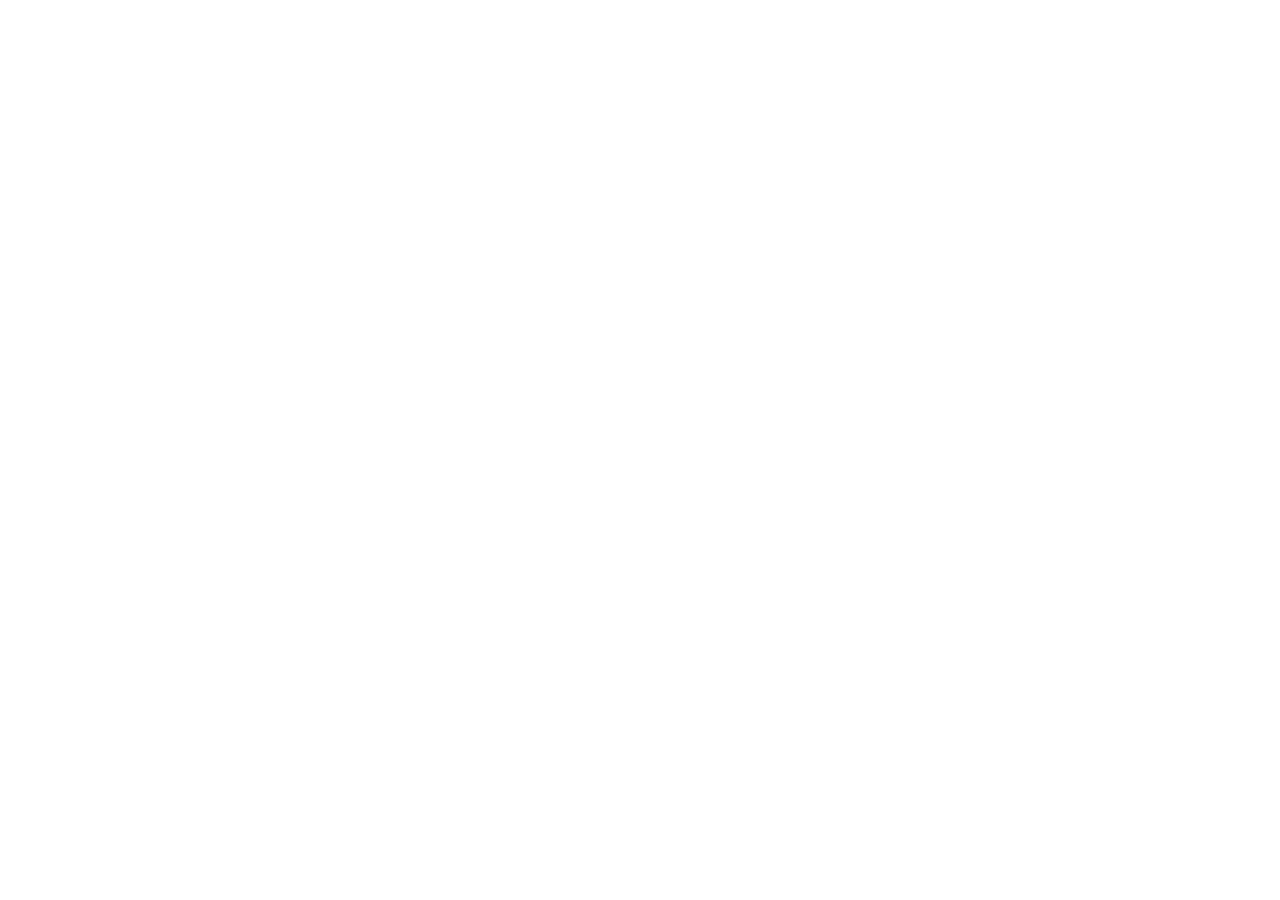
==== commit 91a432eb: "Move landing page to landing.nguyenbaolam.com" ====
--- a/admin-v2.html
+++ b/admin-v2.html
@@ -4,13 +4,13 @@
   <meta charset="utf-8">
   <meta name="viewport" content="width=device-width,initial-scale=1">
   <meta name="robots" content="noindex,nofollow">
-  <meta http-equiv="refresh" content="0;url=admin.html">
+  <meta http-equiv="refresh" content="0;url=https://landing.nguyenbaolam.com/admin.html">
   <title>Đang chuyển đến Admin Center…</title>
 </head>
 <body style="font-family:system-ui;padding:24px">
-  <p>Đang chuyển đến <a id="adminLink" href="admin.html">Admin Center</a>…</p>
+  <p>Đang chuyển đến <a id="adminLink" href="https://landing.nguyenbaolam.com/admin.html">Admin Center</a>…</p>
   <script>
-    var target='admin.html'+(location.hash||'');
+    var target='https://landing.nguyenbaolam.com/admin.html'+(location.hash||'');
     document.getElementById('adminLink').href=target;
     location.replace(target);
   </script>
